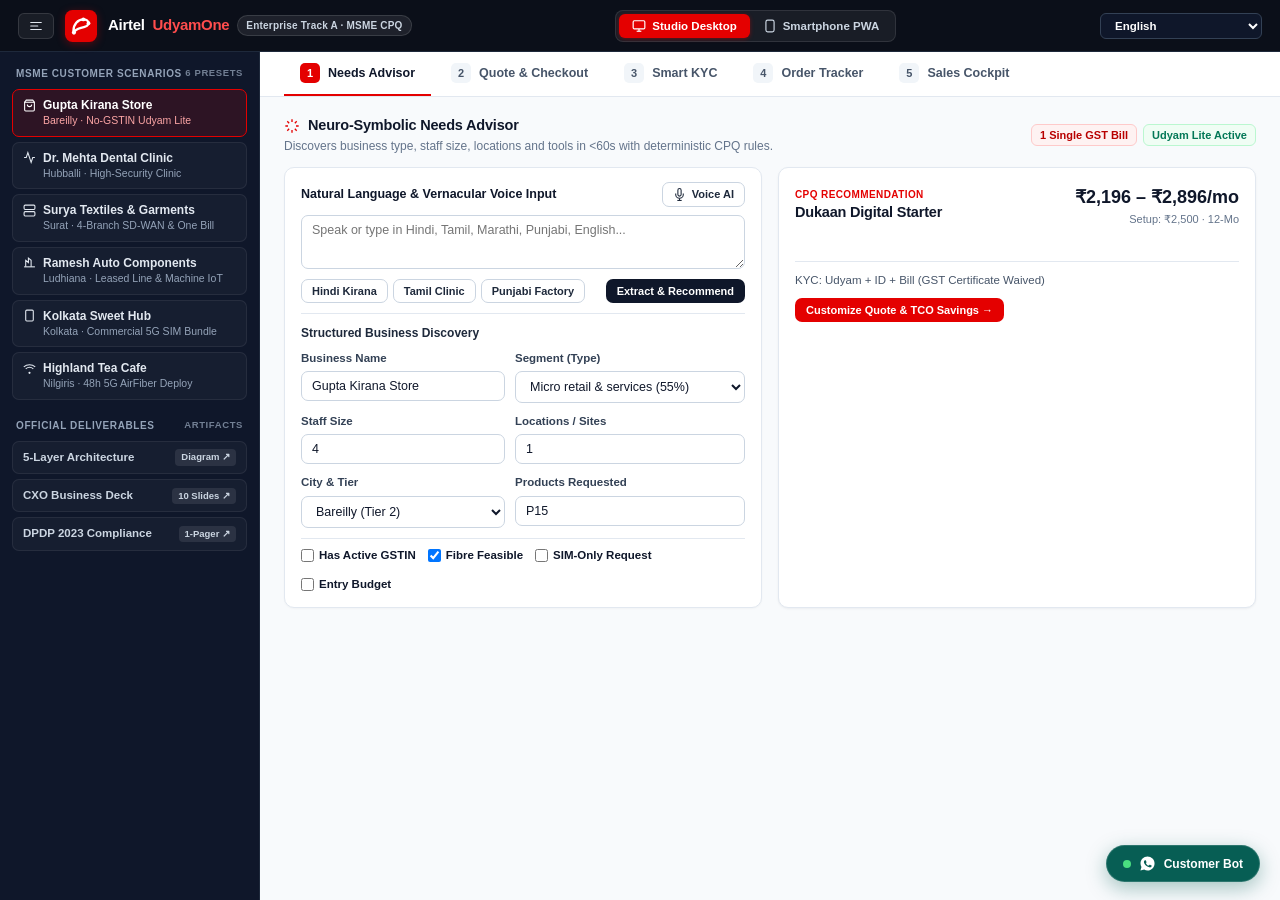
==== static/index.html @ 69f83a2d "feat: complete Airtel UdyamOne enterprise prototype & deliverables suite for Airtel SYNC 2026" ====
<!DOCTYPE html>
<html lang="en">
<head>
  <meta charset="UTF-8" />
  <meta name="viewport" content="width=device-width, initial-scale=1.0" />
  <title>Airtel UdyamOne — Project Udyam Digital</title>
  <link rel="icon" type="image/svg+xml" href="/static/favicon.svg" />
  <link rel="icon" type="image/png" sizes="32x32" href="/static/favicon-32x32.png" />
  <link rel="icon" type="image/png" sizes="16x16" href="/static/favicon-16x16.png" />
  <link rel="apple-touch-icon" sizes="180x180" href="/static/apple-touch-icon.png" />
  <link rel="shortcut icon" href="/static/favicon.ico" />
  <link rel="stylesheet" href="/static/styles.css" />
</head>
<body>
  <!-- Top Executive Bar (52px fixed, zero secondary scrollbars) -->
  <header class="top-header">
    <div class="brand-cluster">
      <!-- Toggle Button for Left Command Panel -->
      <button class="btn-icon-sidebar" id="btnToggleSidebar" onclick="toggleLeftPanel()" title="Toggle Scenarios &amp; Deliverables Drawer">
        <svg width="14" height="14" viewBox="0 0 24 24" fill="none" stroke="currentColor" stroke-width="2" stroke-linecap="round"><line x1="3" y1="6" x2="21" y2="6"/><line x1="3" y1="12" x2="15" y2="12"/><line x1="3" y1="18" x2="21" y2="18"/></svg>
      </button>

      <!-- Bespoke Airtel UdyamOne Telecom + Interconnect Node Logo -->
      <div class="brand-logo-svg">
        <svg width="32" height="32" viewBox="0 0 34 34" fill="none" xmlns="http://www.w3.org/2000/svg">
          <rect width="34" height="34" rx="8" fill="#E40000"/>
          <path d="M9 22C9 15.5 13.5 10 19.5 10C22.5 10 25 11.5 25 14C25 17 21.5 18 17 19C13 20 10.5 21 9.5 24" stroke="#FFFFFF" stroke-width="2.5" stroke-linecap="round"/>
          <circle cx="19.5" cy="10" r="2" fill="#FFFFFF"/>
          <circle cx="25" cy="14" r="2" fill="#FFFFFF"/>
          <circle cx="9.5" cy="24" r="2.2" fill="#FFFFFF"/>
        </svg>
      </div>

      <div>
        <div class="brand-title">
          Airtel <span class="brand-accent">UdyamOne</span>
          <span class="brand-badge">Enterprise Track A · MSME CPQ</span>
        </div>
      </div>
    </div>

    <div class="header-center">
      <!-- Dual-Mode View Switcher (Desktop Studio vs Smartphone PWA) -->
      <div class="view-mode-pill">
        <button class="view-btn active" id="btnViewStudio" onclick="setViewMode('studio')">
          <svg width="14" height="14" viewBox="0 0 24 24" fill="none" stroke="currentColor" stroke-width="2"><rect x="2" y="3" width="20" height="14" rx="2"/><line x1="8" y1="21" x2="16" y2="21"/><line x1="12" y1="17" x2="12" y2="21"/></svg>
          Studio Desktop
        </button>
        <button class="view-btn" id="btnViewPhone" onclick="setViewMode('phone')">
          <svg width="14" height="14" viewBox="0 0 24 24" fill="none" stroke="currentColor" stroke-width="2"><rect x="5" y="2" width="14" height="20" rx="3"/><line x1="12" y1="18" x2="12.01" y2="18"/></svg>
          Smartphone PWA
        </button>
      </div>
    </div>

    <div class="header-right">
      <!-- 10-Language Vernacular Selector -->
      <select id="globalLanguageSelect" class="lang-select" onchange="onLanguageChange(this.value)" title="Select Preferred Vernacular Language">
        <option value="English">English</option>
        <option value="Hindi">हिन्दी (Hindi)</option>
        <option value="Marathi">मराठी (Marathi)</option>
        <option value="Tamil">தமிழ் (Tamil)</option>
        <option value="Telugu">తెలుగు (Telugu)</option>
        <option value="Kannada">ಕನ್ನಡ (Kannada)</option>
        <option value="Gujarati">ગુજરાતી (Gujarati)</option>
        <option value="Bengali">বাংলা (Bengali)</option>
        <option value="Punjabi">ਪੰਜਾਬੀ (Punjabi)</option>
        <option value="Malayalam">മലയാളം (Malayalam)</option>
      </select>
    </div>
  </header>

  <!-- Master Application Layout -->
  <div class="app-layout">

    <!-- =================================================================== -->
    <!-- LEFT EXECUTIVE COMMAND PANEL (Authentic MSME Personas + Artifacts)  -->
    <!-- =================================================================== -->
    <aside class="left-command-panel" id="leftCommandPanel">
      <div class="left-panel-content">
        <!-- Section 1: Authentic Indian MSME Customer Personas -->
        <div>
          <div class="panel-section-title">
            <span>MSME Customer Scenarios</span>
            <span style="font-size:9.5px; opacity:0.75;">6 Presets</span>
          </div>
          <div class="scenario-list">
            <button class="scenario-item active" id="preset_micro_nogst" onclick="applyJudgeScenario('micro_nogst')">
              <div class="scenario-item-header">
                <svg width="13" height="13" viewBox="0 0 24 24" fill="none" stroke="currentColor" stroke-width="2"><path d="M6 2L3 6v14a2 2 0 002 2h14a2 2 0 002-2V6l-3-4z"/><line x1="3" y1="6" x2="21" y2="6"/><path d="M16 10a4 4 0 01-8 0"/></svg>
                Gupta Kirana Store
              </div>
              <div class="scenario-item-sub">Bareilly · No-GSTIN Udyam Lite</div>
            </button>

            <button class="scenario-item" id="preset_prof_tier2" onclick="applyJudgeScenario('prof_tier2')">
              <div class="scenario-item-header">
                <svg width="13" height="13" viewBox="0 0 24 24" fill="none" stroke="currentColor" stroke-width="2"><path d="M22 12h-4l-3 9L9 3l-3 9H2"/></svg>
                Dr. Mehta Dental Clinic
              </div>
              <div class="scenario-item-sub">Hubballi · High-Security Clinic</div>
            </button>

            <button class="scenario-item" id="preset_multisite" onclick="applyJudgeScenario('multisite')">
              <div class="scenario-item-header">
                <svg width="13" height="13" viewBox="0 0 24 24" fill="none" stroke="currentColor" stroke-width="2"><rect x="2" y="2" width="20" height="8" rx="2"/><rect x="2" y="14" width="20" height="8" rx="2"/><line x1="6" y1="6" x2="6.01" y2="6"/><line x1="6" y1="18" x2="6.01" y2="18"/></svg>
                Surya Textiles &amp; Garments
              </div>
              <div class="scenario-item-sub">Surat · 4-Branch SD-WAN &amp; One Bill</div>
            </button>

            <button class="scenario-item" id="preset_factory" onclick="applyJudgeScenario('factory')">
              <div class="scenario-item-header">
                <svg width="13" height="13" viewBox="0 0 24 24" fill="none" stroke="currentColor" stroke-width="2"><path d="M2 20h20"/><path d="M5 20V8l5 4V4l5 4v12"/></svg>
                Ramesh Auto Components
              </div>
              <div class="scenario-item-sub">Ludhiana · Leased Line &amp; Machine IoT</div>
            </button>

            <button class="scenario-item" id="preset_simonly" onclick="applyJudgeScenario('simonly')">
              <div class="scenario-item-header">
                <svg width="13" height="13" viewBox="0 0 24 24" fill="none" stroke="currentColor" stroke-width="2"><rect x="5" y="2" width="14" height="20" rx="2"/><line x1="12" y1="18" x2="12.01" y2="18"/></svg>
                Kolkata Sweet Hub
              </div>
              <div class="scenario-item-sub">Kolkata · Commercial 5G SIM Bundle</div>
            </button>

            <button class="scenario-item" id="preset_unfeasible" onclick="applyJudgeScenario('unfeasible')">
              <div class="scenario-item-header">
                <svg width="13" height="13" viewBox="0 0 24 24" fill="none" stroke="currentColor" stroke-width="2"><path d="M5 12.55a11 11 0 0114.08 0"/><path d="M1.42 9a16 16 0 0121.16 0"/><circle cx="12" cy="20" r="1"/></svg>
                Highland Tea Cafe
              </div>
              <div class="scenario-item-sub">Nilgiris · 48h 5G AirFiber Deploy</div>
            </button>
          </div>
        </div>

        <!-- Section 2: Submission Deliverables Dock -->
        <div>
          <div class="panel-section-title">
            <span>Official Deliverables</span>
            <span style="font-size:9.5px; opacity:0.75;">Artifacts</span>
          </div>
          <div class="deliverables-dock">
            <a href="/deliverables/Architecture_Diagram.html" target="_blank" class="deliv-btn">
              <span>5-Layer Architecture</span>
              <span class="deliv-tag">Diagram ↗</span>
            </a>
            <a href="/deliverables/Business_Case_Deck.html" target="_blank" class="deliv-btn">
              <span>CXO Business Deck</span>
              <span class="deliv-tag">10 Slides ↗</span>
            </a>
            <a href="/deliverables/Privacy_and_Security_Note.html" target="_blank" class="deliv-btn">
              <span>DPDP 2023 Compliance</span>
              <span class="deliv-tag">1-Pager ↗</span>
            </a>
          </div>
        </div>
      </div>
    </aside>

    <!-- =================================================================== -->
    <!-- MAIN WORKSPACE CANVAS                                              -->
    <!-- =================================================================== -->
    <main class="main-canvas" id="mainCanvas">

      <!-- Studio Mode Top Navigation Tabs -->
      <nav class="studio-nav-tabs" id="studioNavTabs">
        <button class="tab-btn active" id="tabBtn_advisor" onclick="switchTab('advisor')">
          <div class="tab-badge">1</div>
          <div class="tab-label-text">Needs Advisor</div>
        </button>
        <button class="tab-btn" id="tabBtn_quote" onclick="switchTab('quote')">
          <div class="tab-badge">2</div>
          <div class="tab-label-text">Quote &amp; Checkout</div>
        </button>
        <button class="tab-btn" id="tabBtn_kyc" onclick="switchTab('kyc')">
          <div class="tab-badge">3</div>
          <div class="tab-label-text">Smart KYC</div>
        </button>
        <button class="tab-btn" id="tabBtn_tracker" onclick="switchTab('tracker')">
          <div class="tab-badge">4</div>
          <div class="tab-label-text">Order Tracker</div>
        </button>
        <button class="tab-btn" id="tabBtn_cockpit" onclick="switchTab('cockpit')">
          <div class="tab-badge">5</div>
          <div class="tab-label-text">Sales Cockpit</div>
        </button>
      </nav>

      <!-- Desktop Studio Content Wrapper -->
      <div class="workspace-content-pad" id="desktopWorkspacePad">
        <div id="studioModulesContainer"></div>
      </div>

      <!-- Viewport-Constrained Smartphone Simulation Wrapper (Zero Outer Scroll) -->
      <div class="smartphone-container-wrapper" id="smartphoneWrapper">
        <div class="smartphone-device">
          <!-- Clean Native Status Bar (No Camera Island Overlap) -->
          <div class="smartphone-status-bar">
            <span>9:41</span>
            <span style="font-size:10px; color:var(--slate-400); font-weight:600;">Airtel UdyamOne</span>
            <div class="status-bar-right">
              <span>5G</span>
              <svg width="12" height="12" viewBox="0 0 24 24" fill="currentColor"><rect x="2" y="16" width="3" height="6" rx="1"/><rect x="7" y="12" width="3" height="10" rx="1"/><rect x="12" y="8" width="3" height="14" rx="1"/><rect x="17" y="4" width="3" height="18" rx="1"/></svg>
              <svg width="14" height="12" viewBox="0 0 24 24" fill="none" stroke="currentColor" stroke-width="2"><rect x="2" y="7" width="16" height="10" rx="2"/><line x1="22" y1="11" x2="22" y2="13"/><rect x="4" y="9" width="12" height="6" fill="currentColor"/></svg>
            </div>
          </div>

          <!-- Internal Touch Scroll Screen Body -->
          <div class="smartphone-screen-body" id="smartphoneScreenBody">
            <div id="mobileModulesContainer"></div>
          </div>

          <!-- Native Mobile Bottom Navigation Bar (5 States) -->
          <nav class="mobile-bottom-nav">
            <button class="mobile-bottom-tab active" id="mTabBtn_advisor" onclick="switchTab('advisor')">
              <svg viewBox="0 0 24 24"><circle cx="12" cy="12" r="9"/><path d="M12 16v-4"/><path d="M12 8h.01"/></svg>
              <span>Advisor</span>
            </button>
            <button class="mobile-bottom-tab" id="mTabBtn_quote" onclick="switchTab('quote')">
              <svg viewBox="0 0 24 24"><path d="M14 2H6a2 2 0 00-2 2v16a2 2 0 002 2h12a2 2 0 002-2V8z"/><polyline points="14 2 14 8 20 8"/><line x1="16" y1="13" x2="8" y2="13"/><line x1="16" y1="17" x2="8" y2="17"/></svg>
              <span>Quote</span>
            </button>
            <button class="mobile-bottom-tab" id="mTabBtn_kyc" onclick="switchTab('kyc')">
              <svg viewBox="0 0 24 24"><path d="M12 22s8-4 8-10V5l-8-3-8 3v7c0 6 8 10 8 10z"/></svg>
              <span>KYC</span>
            </button>
            <button class="mobile-bottom-tab" id="mTabBtn_tracker" onclick="switchTab('tracker')">
              <svg viewBox="0 0 24 24"><rect x="1" y="3" width="15" height="13" rx="1"/><polygon points="16 8 20 8 23 11 23 16 16 16 16 8"/><circle cx="5.5" cy="18.5" r="2.5"/><circle cx="18.5" cy="18.5" r="2.5"/></svg>
              <span>Tracker</span>
            </button>
            <button class="mobile-bottom-tab" id="mTabBtn_cockpit" onclick="switchTab('cockpit')">
              <svg viewBox="0 0 24 24"><line x1="18" y1="20" x2="18" y2="10"/><line x1="12" y1="20" x2="12" y2="4"/><line x1="6" y1="20" x2="6" y2="14"/></svg>
              <span>Partner</span>
            </button>
          </nav>
        </div>
      </div>

    </main>
  </div>

  <!-- Shared Modules Template (Rendered cleanly into either Studio or Phone container) -->
  <template id="templateAllModules">
    <!-- TAB 1: AI NEEDS ADVISOR -->
    <section id="tabPane_advisor">
      <div class="section-header">
        <div>
          <div class="section-title">
            <svg width="16" height="16" viewBox="0 0 24 24" fill="none" stroke="var(--airtel-red)" stroke-width="2"><path d="M12 2v4M12 18v4M4.93 4.93l2.83 2.83M16.24 16.24l2.83 2.83M2 12h4M18 12h4M4.93 19.07l2.83-2.83M16.24 7.76l2.83-2.83"/></svg>
            Neuro-Symbolic Needs Advisor
          </div>
          <div class="section-sub" id="advisorGreetingSub">
            Discovers business type, staff size, locations and tools in &lt;60s with deterministic CPQ rules.
          </div>
        </div>
        <div style="display:flex; gap:6px; flex-wrap:wrap;">
          <span class="badge badge-red" id="badgeSingleBill">1 Single GST Bill</span>
          <span class="badge badge-green" id="badgeKycTrack">Udyam Lite Active</span>
        </div>
      </div>

      <div class="grid-2">
        <!-- Left: Conversational / Voice Input + 4 Core Questions -->
        <div class="panel">
          <div class="section-header" style="margin-bottom:8px;">
            <div style="font-weight:700; font-size:12.5px;">Natural Language &amp; Vernacular Voice Input</div>
            <button class="btn btn-sm btn-outline" id="btnVoiceSim" onclick="simulateVoiceInput()">
              <svg width="13" height="13" viewBox="0 0 24 24" fill="none" stroke="currentColor" stroke-width="2"><path d="M12 1a3 3 0 00-3 3v8a3 3 0 006 0V4a3 3 0 00-3-3z"/><path d="M19 10v2a7 7 0 01-14 0v-2"/><line x1="12" y1="19" x2="12" y2="23"/><line x1="8" y1="23" x2="16" y2="23"/></svg>
              Voice AI
            </button>
          </div>

          <div class="form-group full" style="margin-bottom:10px;">
            <textarea id="advQueryText" class="form-textarea" placeholder="Speak or type in Hindi, Tamil, Marathi, Punjabi, English..."></textarea>
            <div style="display:flex; gap:5px; margin-top:6px; flex-wrap:wrap;">
              <button class="btn btn-sm btn-outline" onclick="fillVoiceSample('hindi_kirana')">Hindi Kirana</button>
              <button class="btn btn-sm btn-outline" onclick="fillVoiceSample('tamil_clinic')">Tamil Clinic</button>
              <button class="btn btn-sm btn-outline" onclick="fillVoiceSample('punjabi_factory')">Punjabi Factory</button>
              <button class="btn btn-sm btn-dark" style="margin-left:auto;" onclick="runAdvisorFromForm()">Extract &amp; Recommend</button>
            </div>
          </div>

          <hr style="border:none; border-top:1px solid var(--slate-200); margin:10px 0;" />
          <div style="font-weight:700; font-size:12px; margin-bottom:8px; color:var(--slate-800);">Structured Business Discovery</div>

          <div class="form-grid">
            <div class="form-group">
              <label class="form-label">Business Name</label>
              <input type="text" id="advBizName" class="form-input" value="Gupta Kirana Store" onchange="runAdvisorFromForm()" />
            </div>
            <div class="form-group">
              <label class="form-label">Segment (Type)</label>
              <select id="advSegment" class="form-select" onchange="runAdvisorFromForm()">
                <option value="Micro retail & services">Micro retail &amp; services (55%)</option>
                <option value="Professional offices">Professional offices (25%)</option>
                <option value="Small multi-site businesses">Small multi-site businesses (15%)</option>
                <option value="Small manufacturers">Small manufacturers (5%)</option>
              </select>
            </div>
            <div class="form-group">
              <label class="form-label">Staff Size</label>
              <input type="number" id="advEmployees" class="form-input" value="4" min="1" max="500" onchange="runAdvisorFromForm()" />
            </div>
            <div class="form-group">
              <label class="form-label">Locations / Sites</label>
              <input type="number" id="advSites" class="form-input" value="1" min="1" max="50" onchange="runAdvisorFromForm()" />
            </div>
            <div class="form-group">
              <label class="form-label">City &amp; Tier</label>
              <select id="advCity" class="form-select" onchange="onCitySelectChange()">
                <option value="Bareilly|2">Bareilly (Tier 2)</option>
                <option value="Hubballi|2">Hubballi (Tier 2)</option>
                <option value="Surat|2">Surat (Tier 2)</option>
                <option value="Ludhiana|2">Ludhiana (Tier 2)</option>
                <option value="Nilgiris|2">Nilgiris (Tier 2)</option>
                <option value="Visakhapatnam|2">Visakhapatnam (Tier 2)</option>
                <option value="Jaipur|2">Jaipur (Tier 2)</option>
                <option value="Kochi|2">Kochi (Tier 2)</option>
                <option value="Nagpur|2">Nagpur (Tier 2)</option>
                <option value="Kolkata|1">Kolkata (Tier 1)</option>
                <option value="Mumbai|1">Mumbai (Tier 1)</option>
                <option value="Delhi|1">Delhi (Tier 1)</option>
                <option value="Bengaluru|1">Bengaluru (Tier 1)</option>
                <option value="Pune|1">Pune (Tier 1)</option>
                <option value="Chennai|1">Chennai (Tier 1)</option>
              </select>
            </div>
            <div class="form-group">
              <label class="form-label">Products Requested</label>
              <input type="text" id="advRequestedPids" class="form-input" value="P15" placeholder="e.g. P15, P03, P10" onchange="runAdvisorFromForm()" />
            </div>
          </div>

          <div style="display:flex; gap:12px; flex-wrap:wrap; margin-top:10px; padding-top:8px; border-top:1px solid var(--slate-200);">
            <label style="display:flex; align-items:center; gap:5px; font-size:11.5px; font-weight:600; cursor:pointer;">
              <input type="checkbox" id="advHasGstin" onchange="runAdvisorFromForm()" /> Has Active GSTIN
            </label>
            <label style="display:flex; align-items:center; gap:5px; font-size:11.5px; font-weight:600; cursor:pointer;">
              <input type="checkbox" id="advFibreFeasible" checked onchange="runAdvisorFromForm()" /> Fibre Feasible
            </label>
            <label style="display:flex; align-items:center; gap:5px; font-size:11.5px; font-weight:600; cursor:pointer;">
              <input type="checkbox" id="advSimOnly" onchange="runAdvisorFromForm()" /> SIM-Only Request
            </label>
            <label style="display:flex; align-items:center; gap:5px; font-size:11.5px; font-weight:600; cursor:pointer;">
              <input type="checkbox" id="advBudgetMode" onchange="runAdvisorFromForm()" /> Entry Budget
            </label>
          </div>
        </div>

        <!-- Right: CPQ Recommended Bundle & Guardrail Explanations -->
        <div class="panel-white">
          <div class="section-header" style="margin-bottom:6px;">
            <div>
              <div style="font-size:10px; font-weight:700; color:var(--airtel-red); text-transform:uppercase; letter-spacing:0.4px;">CPQ Recommendation</div>
              <div class="section-title" id="recBundleTitle">Dukaan Digital Starter</div>
            </div>
            <div style="text-align:right;">
              <div style="font-size:18px; font-weight:800;" id="recPriceRange">₹2,196 – ₹2,896/mo</div>
              <div style="font-size:11px; color:var(--slate-500);" id="recSetupAndContract">Setup: ₹2,500 · 12-Mo</div>
            </div>
          </div>

          <div id="advisorGuardrailContainer" class="guardrail-list"></div>
          <div id="advisorLineItemsContainer" class="sku-list" style="margin-top:8px;"></div>

          <div style="margin-top:14px; padding-top:10px; border-top:1px solid var(--slate-200); display:flex; justify-content:space-between; align-items:center; gap:8px; flex-wrap:wrap;">
            <div style="font-size:11.5px; color:var(--slate-600);" id="recKycDocSummary">
              KYC: Udyam + ID + Bill (GST Certificate Waived)
            </div>
            <button class="btn btn-primary btn-sm" onclick="switchTab('quote')">
              Customize Quote &amp; TCO Savings &rarr;
            </button>
          </div>
        </div>
      </div>
    </section>

    <!-- TAB 2: QUOTE & CHECKOUT -->
    <section id="tabPane_quote" class="hidden">
      <div class="price-hero">
        <div>
          <div style="font-size:10.5px; text-transform:uppercase; color:#fca5a5; font-weight:700; letter-spacing:0.4px;">Single-Bill Transparent Quote</div>
          <div style="font-size:17px; font-weight:800; margin-top:2px;" id="quoteHeroTitle">Dukaan Digital Starter Bundle</div>
          <div style="font-size:11.5px; color:var(--slate-400);" id="quoteHeroMeta">1 Consolidated GST Invoice · 1 Dedicated Support Desk (1800-103-UDYAM)</div>
        </div>
        <div style="display:flex; align-items:center; gap:18px; flex-wrap:wrap;">
          <div>
            <div style="font-size:10.5px; color:var(--slate-400);">Recommended Monthly</div>
            <div class="price-big" id="quoteHeroMonthly">₹2,546 <span>/mo + GST</span></div>
            <div style="font-size:11px; color:#86efac;" id="quoteHeroRange">Range: ₹2,196 – ₹2,896/mo</div>
          </div>
          <button class="btn btn-primary" onclick="switchTab('kyc')">
            Accept Quote &amp; Start Smart KYC &rarr;
          </button>
        </div>
      </div>

      <div class="grid-2">
        <div style="display:flex; flex-direction:column; gap:14px;">
          <!-- Multi-Vendor TCO Savings -->
          <div class="panel-white">
            <div class="section-header" style="margin-bottom:6px;">
              <div>
                <div class="section-title">Multi-Vendor TCO &amp; Downtime Savings Model</div>
                <div class="section-sub">Consolidating separate ISP + POS + CCTV + Email into 1 Airtel Bill saves 24–28%</div>
              </div>
              <span class="badge badge-green" id="tcoSavingsBadge">Save 26%</span>
            </div>
            <div class="grid-3" style="margin-top:8px;">
              <div class="panel" style="text-align:center;">
                <div style="font-size:10.5px; color:var(--slate-600); font-weight:600;">Multi-Vendor Total</div>
                <div style="font-size:16px; font-weight:800; color:var(--slate-700); text-decoration:line-through;" id="tcoFragmentedVal">₹3,950/mo</div>
              </div>
              <div class="panel" style="text-align:center; background:var(--airtel-red-soft); border-color:var(--airtel-red-border);">
                <div style="font-size:10.5px; color:var(--airtel-red-dark); font-weight:600;">UdyamOne Bundle</div>
                <div style="font-size:16px; font-weight:800; color:var(--airtel-red-dark);" id="tcoAccelVal">₹2,495/mo</div>
              </div>
              <div class="panel" style="text-align:center; background:var(--emerald-50); border-color:var(--emerald-border);">
                <div style="font-size:10.5px; color:var(--emerald-700); font-weight:600;">Annual Savings</div>
                <div style="font-size:16px; font-weight:800; color:var(--emerald-700);" id="tcoAnnualSavedVal">₹17,460/yr</div>
              </div>
            </div>
          </div>

          <!-- Checkout Safeguards -->
          <div class="panel">
            <div style="font-weight:700; font-size:13px; margin-bottom:8px;">Checkout Risk Eliminators</div>
            <div style="display:flex; flex-direction:column; gap:8px;">
              <div class="panel-white" style="display:flex; justify-content:space-between; align-items:center;">
                <div>
                  <div style="font-weight:700; font-size:12px;">GIS Fibre Feasibility Check</div>
                  <div style="font-size:11px; color:var(--slate-500);">If fibre ports are full, auto-switches to <strong>P04 5G AirFiber</strong> (48h install).</div>
                </div>
                <button class="btn btn-sm btn-outline" onclick="toggleFibreFeasibilityFromQuote()" id="btnQuoteFeasibilityToggle">
                  Simulate Fibre Full
                </button>
              </div>

              <div class="panel-white" style="display:flex; justify-content:space-between; align-items:center;">
                <div>
                  <div style="font-weight:700; font-size:12px;">Contract Lock-In Switcher (Book Now, Bill Later)</div>
                  <div style="font-size:11px; color:var(--slate-500);">Activate SIMs today and defer broadband billing up to 60 days.</div>
                </div>
                <select id="quoteLockInSelect" class="form-select" style="width:140px;" onchange="onLockInChange(this.value)">
                  <option value="0">Bill Now</option>
                  <option value="30">Defer 30d</option>
                  <option value="60">Defer 60d</option>
                </select>
              </div>
            </div>
          </div>

          <!-- Selected SKUs Table -->
          <div class="panel-white">
            <div style="font-weight:700; font-size:13px; margin-bottom:6px;">Selected Bundle Breakdown</div>
            <div class="data-table-wrap">
              <table class="data-table">
                <thead>
                  <tr><th>Service</th><th>Qty</th><th>Monthly (₹)</th><th>Install</th></tr>
                </thead>
                <tbody id="quoteSelectedTableBody"></tbody>
              </table>
            </div>
          </div>
        </div>

        <!-- Right: 25 Add-On Catalogue Grid -->
        <div class="panel-white">
          <div class="section-header" style="margin-bottom:8px;">
            <div>
              <div class="section-title">Catalogue Add-Ons (25 Products)</div>
              <div class="section-sub">Live CPQ dependency checks and eligibility guardrails</div>
            </div>
            <input type="text" id="addonSearchInput" class="form-input" style="width:150px;" placeholder="Filter SKUs..." oninput="renderAddonGrid()" />
          </div>
          <div id="quoteAddonGrid" class="addon-grid"></div>
        </div>
      </div>
    </section>

    <!-- TAB 3: SMART KYC -->
    <section id="tabPane_kyc" class="hidden">
      <!-- Consent Banner -->
      <div class="panel" style="background:var(--emerald-50); border-color:var(--emerald-border); margin-bottom:12px;">
        <div style="display:flex; justify-content:space-between; align-items:flex-start; gap:10px; flex-wrap:wrap;">
          <div>
            <div style="display:flex; align-items:center; gap:6px;">
              <span class="badge badge-green">DPDP Act, 2023 Compliant</span>
              <span class="badge badge-blue" id="kycMinimisationBadge">Data Minimisation</span>
              <span class="badge badge-amber">72-Hr Raw Image Purge</span>
            </div>
            <div style="font-weight:700; font-size:13px; margin-top:4px;" id="dpdpConsentTitle">Granular Data Privacy Consent</div>
            <div style="font-size:11.5px; color:var(--slate-700);" id="dpdpConsentBody">
              I consent to Airtel Business processing business registrations solely for service verification.
            </div>
          </div>
          <div style="display:flex; flex-direction:column; align-items:flex-end; gap:4px;">
            <label style="display:flex; align-items:center; gap:5px; font-weight:600; font-size:11.5px; cursor:pointer;">
              <input type="checkbox" id="dpdpConsentCheck" checked /> Consent Granted
            </label>
            <label style="display:flex; align-items:center; gap:5px; font-size:11px; color:var(--slate-600); cursor:pointer;">
              <input type="checkbox" id="piiMaskToggle" checked onchange="renderCurrentKycApplicant()" /> Mask PII (27XUI******D1ZP)
            </label>
          </div>
        </div>
      </div>

      <!-- K01-K12 Applicant Selector Pills -->
      <div style="font-weight:700; font-size:12px; margin-bottom:6px;">Inspect Case KYC Applicants (K01–K12):</div>
      <div id="kycPillBar" class="k-pill-bar"></div>

      <div class="grid-2">
        <div style="display:flex; flex-direction:column; gap:12px;">
          <div class="panel-white">
            <div class="section-title" id="kycDocPanelTitle" style="margin-bottom:8px;">Uploaded Documents (K03 — Ganesh Woodcraft)</div>
            <div id="kycDocImagesGrid" class="doc-grid"></div>
          </div>

          <!-- Live Registry Tester -->
          <div class="panel">
            <div style="font-weight:700; font-size:12px; margin-bottom:6px;">Live Registry Lookup (3,534 GSTINs · 2,723 Udyams)</div>
            <div style="display:flex; gap:6px;">
              <input type="text" id="customGstinInput" class="form-input" style="flex:1;" placeholder="Enter GSTIN..." />
              <input type="text" id="customUdyamInput" class="form-input" style="flex:1;" placeholder="Enter Udyam..." />
              <button class="btn btn-dark btn-sm" onclick="runCustomRegistryLookup()">Verify</button>
            </div>
            <div id="customLookupResultBox"></div>
          </div>
        </div>

        <div class="panel-white">
          <div class="section-header" style="margin-bottom:8px;">
            <div>
              <div style="font-size:10px; font-weight:700; color:var(--slate-500); text-transform:uppercase;" id="kycLeadMeta">Lead L03571 · Nagpur</div>
              <div class="section-title" id="kycBizHeading">Ganesh Woodcraft</div>
            </div>
            <span class="badge badge-green" id="kycVerdictBadge">Approved</span>
          </div>

          <div id="kycRemediationBox"></div>
          <div style="font-weight:700; font-size:12px; margin:8px 0 4px;">6-Stage Validation Pipeline</div>
          <div id="kycChecksContainer" style="border:1px solid var(--slate-200); border-radius:8px; overflow:hidden; margin-bottom:12px;"></div>

          <div style="font-weight:700; font-size:12px; margin-bottom:4px;">OCR vs Registry Cross-Check</div>
          <div class="data-table-wrap">
            <table class="data-table" id="kycCrossCheckTable"></table>
          </div>

          <div style="margin-top:12px; text-align:right;">
            <button class="btn btn-primary btn-sm" onclick="switchTab('tracker')">
              Proceed to Order Tracker &rarr;
            </button>
          </div>
        </div>
      </div>
    </section>

    <!-- TAB 4: ORDER TRACKER -->
    <section id="tabPane_tracker" class="hidden">
      <div class="section-header">
        <div>
          <div class="section-title">Zero-Call Split-Order Tracker &amp; One-Bill Hub</div>
          <div class="section-sub">Track A (Day-1 Digital &lt;2h) vs Track B (Physical GPS) eliminates the 3.0× status chase calls</div>
        </div>
        <div style="display:flex; gap:6px;">
          <button class="btn btn-sm btn-outline" id="btnTrackerAirfiberBridge" onclick="toggleTrackerAirfiberBridge()">
            48h 5G AirFiber Bridge
          </button>
          <button class="btn btn-sm btn-dark" onclick="openSingleInvoiceModal()">
            View Single GST Invoice
          </button>
        </div>
      </div>

      <!-- Fluent KPI Metric Cards (Zero Left Border Stripes) -->
      <div class="grid-4" style="margin-bottom:14px;">
        <div class="fluent-kpi-card">
          <div class="fluent-kpi-top">
            <span class="fluent-kpi-label">Track A: Digital &amp; SIM</span>
            <span class="badge badge-green">Instant</span>
          </div>
          <div class="fluent-kpi-val" style="color:var(--emerald-700);">&lt; 2 Hours</div>
          <div class="fluent-kpi-sub">vs 17.6d Legacy Serial</div>
        </div>

        <div class="fluent-kpi-card">
          <div class="fluent-kpi-top">
            <span class="fluent-kpi-label">Track B: Physical Install</span>
            <span class="badge badge-blue">GPS Live</span>
          </div>
          <div class="fluent-kpi-val" id="trackerPhysicalEtaDays">5 Days</div>
          <div class="fluent-kpi-sub" id="trackerBillingStartNote">Billing: 2026-07-15</div>
        </div>

        <div class="fluent-kpi-card">
          <div class="fluent-kpi-top">
            <span class="fluent-kpi-label">Status Chase Calls</span>
            <span class="badge badge-red">Self-Serve</span>
          </div>
          <div class="fluent-kpi-val">0 Calls</div>
          <div class="fluent-kpi-sub">vs 3.01× Baseline</div>
        </div>

        <div class="fluent-kpi-card">
          <div class="fluent-kpi-top">
            <span class="fluent-kpi-label">Single Desk Support</span>
            <span class="badge badge-blue">Unified</span>
          </div>
          <div class="fluent-kpi-val" style="font-size:15px;">1800-103-UDYAM</div>
          <div class="fluent-kpi-sub">1 Single Monthly Bill</div>
        </div>
      </div>

      <div class="grid-2">
        <div style="display:flex; flex-direction:column; gap:12px;">
          <div class="panel-white">
            <div style="display:flex; justify-content:space-between; align-items:center; margin-bottom:8px;">
              <div style="font-weight:700; font-size:13px; color:var(--slate-900);">Track A: Instant Digital Provisioning</div>
              <span class="badge badge-green">Day-1 Live</span>
            </div>
            <div id="trackerTrackAContainer" class="sku-list"></div>
          </div>
          <div class="panel-white">
            <div style="display:flex; justify-content:space-between; align-items:center; margin-bottom:8px;">
              <div style="font-weight:700; font-size:13px; color:var(--slate-900);">Track B: Physical Installation</div>
              <span class="badge badge-blue">GPS Tracked</span>
            </div>
            <div id="trackerTrackBContainer" class="sku-list"></div>
          </div>
        </div>

        <div style="display:flex; flex-direction:column; gap:12px;">
          <div class="panel-white">
            <div class="section-title" style="margin-bottom:6px;">Assigned Field Engineer</div>
            <div id="trackerEngineerCard"></div>
          </div>
          <div class="panel-white">
            <div class="section-title" style="margin-bottom:6px;">Proactive WhatsApp Milestone Feed</div>
            <div id="trackerWhatsappFeed" class="sku-list"></div>
          </div>
        </div>
      </div>
    </section>

    <!-- TAB 5: SALES COCKPIT -->
    <section id="tabPane_cockpit" class="hidden">
      <div class="section-header">
        <div>
          <div class="section-title">Sales &amp; Partner Cockpit — 5,000 Leads Telemetry &amp; LTV Propensity</div>
          <div class="section-sub">Ranks 4,632 unclosed leads by EV = P(Convert) × Est. MRR × 12 × (1 − P(Churn))</div>
        </div>
        <button class="btn btn-sm btn-primary" onclick="openPartnerQrModal()">
          Partner Phygital QR Link
        </button>
      </div>

      <div class="grid-4" style="margin-bottom:14px;" id="cockpitHeadlineStrip"></div>

      <!-- Priority Queue -->
      <div class="panel-white" style="margin-bottom:14px;">
        <div class="section-header">
          <div>
            <div class="section-title">LTV Propensity Call Queue (4,632 Leads)</div>
            <div class="section-sub" id="cockpitQueueSub">Top high-LTV accounts with 1-click rescue playbooks</div>
          </div>
          <div style="display:flex; gap:6px; flex-wrap:wrap;">
            <select id="cockpitFilterSegment" class="form-select" onchange="fetchCockpitLeads()">
              <option value="ALL">All Segments</option>
              <option value="Small multi-site businesses">Multi-Site (57% MRR)</option>
              <option value="Professional offices">Prof. Offices (21% MRR)</option>
              <option value="Small manufacturers">Manufacturers</option>
              <option value="Micro retail & services">Micro Retail</option>
            </select>
            <select id="cockpitFilterStage" class="form-select" onchange="fetchCockpitLeads()">
              <option value="ALL">All Drop Stages</option>
              <option value="KYC complete">Post-KYC (220)</option>
              <option value="Quote accepted">At KYC (273)</option>
              <option value="Needs assessed">At Quote (1,113)</option>
              <option value="Contacted">At Contact (1,432)</option>
            </select>
            <input type="text" id="cockpitSearchInput" class="form-input" style="width:160px;" placeholder="Search leads..." oninput="fetchCockpitLeads()" />
          </div>
        </div>

        <div class="data-table-wrap">
          <table class="data-table">
            <thead>
              <tr>
                <th>Lead &amp; Business</th>
                <th>Segment</th>
                <th>Drop Reason</th>
                <th>P(Conv)</th>
                <th>Est. MRR</th>
                <th>12M Exp. LTV</th>
                <th>Action</th>
              </tr>
            </thead>
            <tbody id="cockpitLeadsTableBody"></tbody>
          </table>
        </div>
      </div>

      <div class="grid-2">
        <div class="panel-white">
          <div style="font-weight:700; font-size:13px; margin-bottom:6px;">Segment Economics Telemetry</div>
          <div class="data-table-wrap">
            <table class="data-table" id="cockpitSegmentTable"></table>
          </div>
        </div>
        <div class="panel-white">
          <div style="font-weight:700; font-size:13px; margin-bottom:6px;">6 Planted Signals Uncovered</div>
          <div id="cockpitSignalsContainer" class="sku-list"></div>
        </div>
      </div>
    </section>
  </template>

  <!-- Floating Discreet WhatsApp Action Button (FAB) -->
  <button class="wa-fab" id="waFabBtn" onclick="toggleWhatsAppDrawer()" title="Open Customer WhatsApp Bot">
    <div class="wa-fab-pulse"></div>
    <svg width="17" height="17" viewBox="0 0 24 24" fill="currentColor"><path d="M12.04 2c-5.46 0-9.91 4.45-9.91 9.91 0 1.75.46 3.45 1.32 4.95L2.05 22l5.25-1.38c1.45.79 3.08 1.21 4.74 1.21 5.46 0 9.91-4.45 9.91-9.91 0-2.65-1.03-5.14-2.9-7.01A9.82 9.82 0 0012.04 2zm5.78 14.12c-.24.67-1.39 1.28-1.92 1.36-.51.08-1.18.11-3.39-.8-2.65-1.09-4.35-3.8-4.48-3.98-.13-.18-1.08-1.44-1.08-2.75s.68-1.95.92-2.22c.24-.27.53-.34.7-.34.18 0 .36 0 .52.01.17.01.4.06.6.53.22.51.75 1.83.82 1.96.07.13.11.29.02.47-.09.18-.14.29-.27.45-.13.16-.28.36-.4.48-.13.13-.27.27-.12.53.15.27.68 1.12 1.46 1.81 1 .89 1.85 1.17 2.11 1.3.27.13.42.11.58-.07.16-.18.68-.79.86-1.06.18-.27.36-.22.6-.13.24.09 1.55.73 1.82.86.27.13.44.2.51.31.06.11.06.65-.18 1.32z"/></svg>
    <span>Customer Bot</span>
  </button>

  <!-- WhatsApp Floating Conversation Drawer with Interactive Voice Story Mode -->
  <aside class="wa-drawer" id="waDrawer">
    <div class="wa-header">
      <div style="display:flex; align-items:center; gap:8px;">
        <div style="width:28px; height:28px; border-radius:50%; background:var(--airtel-red); color:#fff; display:flex; align-items:center; justify-content:center; font-weight:800; font-size:12px;">A</div>
        <div>
          <div style="font-size:12.5px; font-weight:700;">Airtel UdyamOne Official</div>
          <div style="font-size:10px; opacity:0.9;">Verified Business · 1800-103-UDYAM</div>
        </div>
      </div>
      <button class="btn btn-sm" style="background:rgba(0,0,0,0.2); color:#fff; border:none;" onclick="toggleWhatsAppDrawer()">✕</button>
    </div>

    <!-- Interactive Voice Note Story Mode Bar -->
    <div class="wa-voice-bar">
      <span style="font-size:10px; font-weight:700; color:var(--slate-500);">Voice Note Demo:</span>
      <button class="wa-voice-pill" onclick="simulateWhatsAppVoiceStory('hindi_kirana')">▶ Hindi Kirana</button>
      <button class="wa-voice-pill" onclick="simulateWhatsAppVoiceStory('tamil_clinic')">▶ Tamil Clinic</button>
      <button class="wa-voice-pill" onclick="simulateWhatsAppVoiceStory('punjabi_factory')">▶ Punjabi Factory</button>
    </div>

    <div class="wa-messages" id="waMessagesList"></div>

    <div style="padding:8px; background:#f0f0f0; display:flex; gap:6px; border-top:1px solid var(--slate-200);">
      <input type="text" id="waInputBox" class="form-input" style="flex:1;" placeholder="Type message in any language..." onkeydown="if(event.key==='Enter') sendWhatsAppMessage()" />
      <button class="btn btn-sm btn-primary" onclick="sendWhatsAppMessage()">Send</button>
    </div>
  </aside>

  <!-- Universal Modal / Lightbox -->
  <div class="modal-backdrop" id="appModal" onclick="if(event.target===this) closeModal()">
    <div class="modal-card">
      <div style="display:flex; justify-content:space-between; align-items:center; margin-bottom:10px;">
        <div style="font-weight:800; font-size:15px;" id="modalTitle">Modal Title</div>
        <button class="btn btn-sm btn-outline" onclick="closeModal()">✕</button>
      </div>
      <div id="modalBodyContent"></div>
    </div>
  </div>

  <script src="/static/app.js"></script>
</body>
</html>
---- static/styles.css ----
/* ==========================================================================
   Airtel UdyamOne — Enterprise Fluent UI & Telecommunications Design System
   Brand: Airtel Cardinal Red (#E40000), Slate Obsidian (#0B0F19), Soft Canvas (#F8FAFC)
   Strict Rule: Zero colored left-border stripes; 1px neutral borders + soft elevation
   ========================================================================== */

:root {
  --airtel-red: #e40000;
  --airtel-red-dark: #b80000;
  --airtel-red-soft: #fef2f2;
  --airtel-red-border: #fecaca;

  --slate-950: #0b0f19;
  --slate-900: #0f172a;
  --slate-800: #1e293b;
  --slate-700: #334155;
  --slate-600: #475569;
  --slate-500: #64748b;
  --slate-400: #94a3b8;
  --slate-300: #cbd5e1;
  --slate-200: #e2e8f0;
  --slate-100: #f1f5f9;
  --slate-50: #f8fafc;
  --white: #ffffff;

  --emerald-600: #059669;
  --emerald-700: #047857;
  --emerald-50: #f0fdf4;
  --emerald-border: #bbf7d0;

  --amber-600: #d97706;
  --amber-700: #b45309;
  --amber-50: #fffbeb;
  --amber-border: #fde68a;

  --blue-600: #2563eb;
  --blue-700: #1d4ed8;
  --blue-50: #eff6ff;
  --blue-border: #bfdbfe;

  --whatsapp-green: #075e54;
  --whatsapp-teal: #128c7e;
  --whatsapp-bright: #25d366;
  --whatsapp-light: #dcf8c6;

  --radius-lg: 12px;
  --radius-md: 10px;
  --radius-sm: 7px;

  --shadow-xs: 0 1px 2px rgba(15, 23, 42, 0.03);
  --shadow-sm: 0 1px 3px rgba(15, 23, 42, 0.04), 0 1px 2px rgba(15, 23, 42, 0.02);
  --shadow-md: 0 4px 12px rgba(15, 23, 42, 0.06);
  --shadow-lg: 0 12px 32px rgba(15, 23, 42, 0.14);
}

* {
  box-sizing: border-box;
  margin: 0;
  padding: 0;
}

body {
  font-family: "Plus Jakarta Sans", -apple-system, BlinkMacSystemFont, "Segoe UI", Roboto, Inter, Helvetica, Arial, sans-serif;
  background-color: var(--slate-50);
  color: var(--slate-900);
  line-height: 1.5;
  font-size: 13px;
  height: 100vh;
  overflow: hidden;
  -webkit-font-smoothing: antialiased;
}

/* --------------------------------------------------------------------------
   Top Executive Navigation Bar (52px fixed, zero secondary scrollbars)
   -------------------------------------------------------------------------- */
.top-header {
  height: 52px;
  background: var(--slate-950);
  color: var(--white);
  padding: 0 18px;
  display: flex;
  align-items: center;
  justify-content: space-between;
  border-bottom: 1px solid var(--slate-800);
  position: relative;
  z-index: 100;
}

.brand-cluster {
  display: flex;
  align-items: center;
  gap: 11px;
}

.brand-logo-svg {
  display: flex;
  align-items: center;
  justify-content: center;
  width: 32px;
  height: 32px;
  border-radius: 8px;
  flex-shrink: 0;
  box-shadow: 0 2px 8px rgba(228, 0, 0, 0.35);
}

.brand-title {
  font-size: 15px;
  font-weight: 800;
  letter-spacing: -0.3px;
  display: flex;
  align-items: center;
  gap: 8px;
  color: var(--white);
}

.brand-title span.brand-accent {
  color: #ff4d4d;
}

.brand-badge {
  font-size: 10px;
  font-weight: 600;
  background: rgba(255, 255, 255, 0.08);
  border: 1px solid rgba(255, 255, 255, 0.12);
  color: var(--slate-300);
  padding: 2px 8px;
  border-radius: 999px;
  letter-spacing: 0.2px;
}

.header-center {
  display: flex;
  align-items: center;
  gap: 6px;
}

.view-mode-pill {
  display: inline-flex;
  background: rgba(255, 255, 255, 0.06);
  padding: 3px;
  border-radius: 8px;
  border: 1px solid rgba(255, 255, 255, 0.1);
}

.view-btn {
  background: transparent;
  color: var(--slate-300);
  border: none;
  padding: 5px 13px;
  border-radius: 6px;
  font-size: 11.5px;
  font-weight: 700;
  cursor: pointer;
  display: inline-flex;
  align-items: center;
  gap: 6px;
  transition: all 0.15s ease;
}

.view-btn:hover {
  color: var(--white);
}

.view-btn.active {
  background: var(--airtel-red);
  color: var(--white);
  box-shadow: 0 1px 4px rgba(228, 0, 0, 0.4);
}

.header-right {
  display: flex;
  align-items: center;
  gap: 8px;
}

.lang-select {
  background: var(--slate-900);
  color: var(--white);
  border: 1px solid var(--slate-700);
  padding: 5px 10px;
  border-radius: 6px;
  font-size: 11.5px;
  font-weight: 600;
  cursor: pointer;
  outline: none;
  transition: border-color 0.15s;
}

.lang-select:focus,
.lang-select:hover {
  border-color: var(--slate-500);
}

.btn-icon-sidebar {
  background: rgba(255, 255, 255, 0.06);
  border: 1px solid rgba(255, 255, 255, 0.12);
  color: var(--slate-200);
  padding: 5px 10px;
  border-radius: 6px;
  font-size: 11.5px;
  font-weight: 600;
  cursor: pointer;
  display: inline-flex;
  align-items: center;
  gap: 6px;
  transition: all 0.15s;
}

.btn-icon-sidebar:hover {
  background: rgba(255, 255, 255, 0.12);
  color: var(--white);
}

/* --------------------------------------------------------------------------
   App Master Layout (Left Command Drawer + Primary Workspace Canvas)
   -------------------------------------------------------------------------- */
.app-layout {
  display: flex;
  height: calc(100vh - 52px);
  overflow: hidden;
  position: relative;
}

/* Left Executive Command Drawer (Collapsible 260px) */
.left-command-panel {
  width: 260px;
  min-width: 260px;
  background: var(--slate-900);
  color: var(--white);
  border-right: 1px solid var(--slate-800);
  display: flex;
  flex-direction: column;
  justify-content: space-between;
  overflow-y: auto;
  transition: width 0.22s cubic-bezier(0.4, 0, 0.2, 1), min-width 0.22s cubic-bezier(0.4, 0, 0.2, 1);
  z-index: 50;
}

.left-command-panel.collapsed {
  width: 0;
  min-width: 0;
  overflow: hidden;
  border-right: none;
}

.left-panel-content {
  padding: 14px 12px;
  display: flex;
  flex-direction: column;
  gap: 18px;
}

.panel-section-title {
  font-size: 10px;
  font-weight: 700;
  text-transform: uppercase;
  letter-spacing: 0.6px;
  color: var(--slate-400);
  margin-bottom: 8px;
  padding: 0 4px;
  display: flex;
  align-items: center;
  justify-content: space-between;
}

.scenario-list {
  display: flex;
  flex-direction: column;
  gap: 5px;
}

.scenario-item {
  background: rgba(255, 255, 255, 0.03);
  border: 1px solid rgba(255, 255, 255, 0.07);
  color: var(--slate-200);
  padding: 8px 10px;
  border-radius: var(--radius-sm);
  cursor: pointer;
  text-align: left;
  transition: all 0.15s ease;
  display: flex;
  flex-direction: column;
  gap: 2px;
}

.scenario-item:hover {
  background: rgba(255, 255, 255, 0.07);
  border-color: rgba(255, 255, 255, 0.16);
}

.scenario-item.active {
  background: rgba(228, 0, 0, 0.14);
  border-color: var(--airtel-red);
  color: var(--white);
}

.scenario-item-header {
  font-size: 12px;
  font-weight: 700;
  display: flex;
  align-items: center;
  gap: 7px;
}

.scenario-item-sub {
  font-size: 10.5px;
  color: var(--slate-400);
  line-height: 1.3;
  padding-left: 20px;
}

.scenario-item.active .scenario-item-sub {
  color: #fca5a5;
}

.deliverables-dock {
  display: flex;
  flex-direction: column;
  gap: 5px;
}

.deliv-btn {
  display: flex;
  align-items: center;
  justify-content: space-between;
  text-decoration: none;
  background: rgba(255, 255, 255, 0.03);
  border: 1px solid rgba(255, 255, 255, 0.07);
  color: var(--slate-300);
  padding: 7px 10px;
  border-radius: var(--radius-sm);
  font-size: 11.5px;
  font-weight: 600;
  transition: all 0.15s;
}

.deliv-btn:hover {
  background: rgba(255, 255, 255, 0.08);
  color: var(--white);
  border-color: var(--slate-600);
}

.deliv-tag {
  font-size: 9.5px;
  background: rgba(255, 255, 255, 0.09);
  color: var(--slate-300);
  padding: 1px 6px;
  border-radius: 4px;
}

.left-panel-footer {
  padding: 12px;
  border-top: 1px solid var(--slate-800);
  background: rgba(0, 0, 0, 0.2);
}

.tour-action-btn {
  width: 100%;
  background: var(--airtel-red);
  color: var(--white);
  border: none;
  padding: 8px 12px;
  border-radius: var(--radius-sm);
  font-size: 11.5px;
  font-weight: 700;
  cursor: pointer;
  display: flex;
  align-items: center;
  justify-content: center;
  gap: 6px;
  transition: background 0.15s;
}

.tour-action-btn:hover {
  background: var(--airtel-red-dark);
}

/* --------------------------------------------------------------------------
   Primary Main Canvas (Desktop Studio or Smartphone Viewport)
   -------------------------------------------------------------------------- */
.main-canvas {
  flex: 1;
  height: 100%;
  overflow-y: auto;
  background: var(--slate-50);
  display: flex;
  flex-direction: column;
  position: relative;
}

body.phone-mode .main-canvas {
  overflow: hidden !important; /* Lock outer canvas scroll in phone mode */
}

/* Top Tab Navigation (Studio Mode) */
.studio-nav-tabs {
  background: var(--white);
  border-bottom: 1px solid var(--slate-200);
  padding: 0 24px;
  display: flex;
  gap: 4px;
  position: sticky;
  top: 0;
  z-index: 30;
}

.tab-btn {
  background: transparent;
  border: none;
  border-bottom: 2px solid transparent;
  padding: 11px 16px;
  cursor: pointer;
  text-align: left;
  display: flex;
  align-items: center;
  gap: 8px;
  transition: all 0.15s;
  color: var(--slate-600);
}

.tab-btn:hover {
  color: var(--slate-900);
}

.tab-btn.active {
  border-bottom-color: var(--airtel-red);
  color: var(--slate-900);
  font-weight: 700;
}

.tab-badge {
  width: 20px;
  height: 20px;
  border-radius: 5px;
  background: var(--slate-100);
  color: var(--slate-600);
  font-size: 11px;
  font-weight: 700;
  display: flex;
  align-items: center;
  justify-content: center;
}

.tab-btn.active .tab-badge {
  background: var(--airtel-red);
  color: var(--white);
}

.tab-label-text {
  font-size: 12.5px;
  font-weight: 600;
}

.tab-btn.active .tab-label-text {
  font-weight: 700;
}

.workspace-content-pad {
  padding: 18px 24px 80px;
  max-width: 1400px;
  width: 100%;
  margin: 0 auto;
}

/* --------------------------------------------------------------------------
   Viewport-Constrained Smartphone Chassis (Zero Outer Scroll & No Notch Overlap)
   -------------------------------------------------------------------------- */
.smartphone-container-wrapper {
  display: none;
  width: 100%;
  height: calc(100vh - 52px);
  padding: 10px 16px;
  justify-content: center;
  align-items: center;
  background: #e2e8f0;
  overflow: hidden;
}

body.phone-mode .studio-nav-tabs,
body.phone-mode .workspace-content-pad {
  display: none !important;
}

body.phone-mode .smartphone-container-wrapper {
  display: flex !important;
}

.smartphone-device {
  width: 382px;
  height: min(720px, calc(100vh - 72px));
  max-height: calc(100vh - 72px);
  background: var(--white);
  border-radius: 34px;
  border: 7px solid var(--slate-950);
  box-shadow: 0 20px 50px rgba(15, 23, 42, 0.24);
  display: flex;
  flex-direction: column;
  overflow: hidden;
  position: relative;
}

/* Clean Non-Overlapping Mobile Status Bar (Replaces Obstructive Camera Notch) */
.smartphone-status-bar {
  height: 26px;
  flex-shrink: 0;
  background: var(--white);
  border-bottom: 1px solid var(--slate-100);
  display: flex;
  align-items: center;
  justify-content: space-between;
  padding: 0 16px;
  font-size: 11px;
  font-weight: 700;
  color: var(--slate-900);
  z-index: 10;
}

.status-bar-right {
  display: flex;
  align-items: center;
  gap: 5px;
  font-size: 10px;
  font-weight: 700;
  color: var(--slate-700);
}

/* Internal Touch Scroll Viewport */
.smartphone-screen-body {
  flex: 1;
  min-height: 0;
  overflow-y: auto;
  overflow-x: hidden;
  -webkit-overflow-scrolling: touch;
  padding: 12px 12px 16px 12px;
  background: var(--slate-50);
}

/* Native Mobile Bottom Navigation Bar (Flex Child — Never Overlaps Screen Text) */
.mobile-bottom-nav {
  height: 56px;
  flex-shrink: 0;
  background: var(--white);
  border-top: 1px solid var(--slate-200);
  display: flex;
  align-items: center;
  justify-content: space-around;
  z-index: 20;
  box-shadow: 0 -2px 8px rgba(15, 23, 42, 0.04);
}

.mobile-bottom-tab {
  background: transparent;
  border: none;
  display: flex;
  flex-direction: column;
  align-items: center;
  gap: 3px;
  color: var(--slate-500);
  font-size: 10px;
  font-weight: 600;
  cursor: pointer;
  flex: 1;
  padding: 6px 0;
  transition: color 0.15s;
}

.mobile-bottom-tab.active {
  color: var(--airtel-red);
  font-weight: 700;
}

.mobile-bottom-tab svg {
  width: 18px;
  height: 18px;
  stroke: currentColor;
  stroke-width: 2;
  fill: none;
}

/* --------------------------------------------------------------------------
   Fluent UI Grids & Enterprise Surface Cards (Zero Left Border Stripes)
   -------------------------------------------------------------------------- */
.grid-2 {
  display: grid;
  grid-template-columns: 1fr 1fr;
  gap: 16px;
}

.grid-3 {
  display: grid;
  grid-template-columns: repeat(3, 1fr);
  gap: 12px;
}

.grid-4 {
  display: grid;
  grid-template-columns: repeat(4, 1fr);
  gap: 12px;
}

/* In Smartphone Screen, Collapse all Grids cleanly to 1 Column */
.smartphone-screen-body .grid-2,
.smartphone-screen-body .grid-3,
.smartphone-screen-body .grid-4 {
  grid-template-columns: 1fr !important;
  gap: 10px !important;
}

.panel {
  background: var(--white);
  border: 1px solid var(--slate-200);
  border-radius: var(--radius-md);
  padding: 14px 16px;
  box-shadow: var(--shadow-xs);
  transition: border-color 0.15s ease;
}

.panel-white {
  background: var(--white);
  border: 1px solid var(--slate-200);
  border-radius: var(--radius-md);
  padding: 16px;
  box-shadow: var(--shadow-sm);
  transition: border-color 0.15s ease, box-shadow 0.15s ease;
}

.panel-white:hover,
.panel:hover {
  border-color: var(--slate-300);
}

/* Fluent KPI Metric Card (Replaces old border-left cards) */
.fluent-kpi-card {
  background: var(--white);
  border: 1px solid var(--slate-200);
  border-radius: var(--radius-md);
  padding: 14px 16px;
  box-shadow: var(--shadow-sm);
  display: flex;
  flex-direction: column;
  gap: 4px;
  transition: border-color 0.15s ease, box-shadow 0.15s ease;
}

.fluent-kpi-card:hover {
  border-color: var(--slate-300);
  box-shadow: var(--shadow-md);
}

.fluent-kpi-top {
  display: flex;
  align-items: center;
  justify-content: space-between;
  gap: 6px;
}

.fluent-kpi-label {
  font-size: 11px;
  font-weight: 600;
  color: var(--slate-600);
}

.fluent-kpi-val {
  font-size: 18px;
  font-weight: 800;
  color: var(--slate-900);
  letter-spacing: -0.3px;
}

.fluent-kpi-sub {
  font-size: 10.5px;
  color: var(--slate-500);
}

.section-header {
  display: flex;
  align-items: center;
  justify-content: space-between;
  margin-bottom: 12px;
  gap: 10px;
  flex-wrap: wrap;
}

.section-title {
  font-size: 14.5px;
  font-weight: 700;
  color: var(--slate-900);
  display: flex;
  align-items: center;
  gap: 8px;
  letter-spacing: -0.2px;
}

.section-sub {
  font-size: 12px;
  color: var(--slate-500);
}

/* --------------------------------------------------------------------------
   Badges, Pill Tags & Form Controls
   -------------------------------------------------------------------------- */
.badge {
  display: inline-flex;
  align-items: center;
  gap: 5px;
  padding: 2px 8px;
  border-radius: 6px;
  font-size: 11px;
  font-weight: 600;
}

.badge-red {
  background: var(--airtel-red-soft);
  color: var(--airtel-red-dark);
  border: 1px solid var(--airtel-red-border);
}

.badge-green {
  background: var(--emerald-50);
  color: var(--emerald-700);
  border: 1px solid var(--emerald-border);
}

.badge-amber {
  background: var(--amber-50);
  color: var(--amber-700);
  border: 1px solid var(--amber-border);
}

.badge-blue {
  background: var(--blue-50);
  color: var(--blue-700);
  border: 1px solid var(--blue-border);
}

.form-grid {
  display: grid;
  grid-template-columns: repeat(2, 1fr);
  gap: 10px;
}

.smartphone-screen-body .form-grid {
  grid-template-columns: 1fr !important;
}

.form-group {
  display: flex;
  flex-direction: column;
  gap: 4px;
}

.form-group.full {
  grid-column: 1 / -1;
}

.form-label {
  font-size: 11.5px;
  font-weight: 600;
  color: var(--slate-700);
}

.form-input,
.form-select,
.form-textarea {
  padding: 7px 10px;
  border: 1px solid var(--slate-300);
  border-radius: var(--radius-sm);
  font-size: 12.5px;
  font-family: inherit;
  background: var(--white);
  color: var(--slate-900);
  outline: none;
  transition: border-color 0.15s, box-shadow 0.15s;
}

.form-input:focus,
.form-select:focus,
.form-textarea:focus {
  border-color: var(--slate-800);
  box-shadow: 0 0 0 2px rgba(15, 23, 42, 0.06);
}

.form-textarea {
  resize: vertical;
  min-height: 54px;
}

/* Buttons */
.btn {
  display: inline-flex;
  align-items: center;
  justify-content: center;
  gap: 6px;
  padding: 8px 14px;
  border-radius: var(--radius-sm);
  font-size: 12px;
  font-weight: 600;
  font-family: inherit;
  cursor: pointer;
  border: 1px solid transparent;
  transition: all 0.15s ease;
}

.btn-primary {
  background: var(--airtel-red);
  color: var(--white);
}

.btn-primary:hover {
  background: var(--airtel-red-dark);
}

.btn-dark {
  background: var(--slate-900);
  color: var(--white);
}

.btn-dark:hover {
  background: var(--slate-800);
}

.btn-outline {
  background: var(--white);
  color: var(--slate-800);
  border: 1px solid var(--slate-300);
}

.btn-outline:hover {
  background: var(--slate-50);
  border-color: var(--slate-400);
}

.btn-sm {
  padding: 5px 10px;
  font-size: 11px;
}

/* --------------------------------------------------------------------------
   Guardrails & Notifications (Fluent UI Notice Cards — Zero Left Borders)
   -------------------------------------------------------------------------- */
.guardrail-list {
  display: flex;
  flex-direction: column;
  gap: 8px;
  margin: 10px 0;
}

.guardrail-item {
  padding: 10px 13px;
  border-radius: var(--radius-sm);
  font-size: 12px;
  border: 1px solid var(--blue-border);
  background: var(--blue-50);
  color: var(--slate-800);
  box-shadow: var(--shadow-xs);
}

.guardrail-item.pivot {
  border: 1px solid var(--emerald-border);
  background: var(--emerald-50);
  color: var(--slate-800);
}

.guardrail-item.warning {
  border: 1px solid var(--amber-border);
  background: var(--amber-50);
  color: var(--slate-800);
}

/* Line Item Cards */
.sku-list {
  display: flex;
  flex-direction: column;
  gap: 8px;
}

.sku-card {
  background: var(--white);
  border: 1px solid var(--slate-200);
  border-radius: var(--radius-sm);
  padding: 11px 13px;
  display: flex;
  justify-content: space-between;
  align-items: flex-start;
  gap: 10px;
  box-shadow: var(--shadow-xs);
  transition: border-color 0.15s;
}

.sku-card:hover {
  border-color: var(--slate-300);
}

.sku-name {
  font-weight: 700;
  font-size: 12.5px;
  color: var(--slate-900);
}

.sku-why {
  font-size: 11.5px;
  color: var(--slate-500);
  margin-top: 2px;
}

.sku-price {
  text-align: right;
  white-space: nowrap;
}

.sku-price-main {
  font-weight: 700;
  font-size: 13px;
  color: var(--slate-900);
}

.sku-price-sub {
  font-size: 10.5px;
  color: var(--slate-500);
}

/* Executive Price Summary Banner */
.price-hero {
  background: var(--slate-950);
  border: 1px solid var(--slate-800);
  color: var(--white);
  padding: 16px 20px;
  border-radius: var(--radius-md);
  display: flex;
  justify-content: space-between;
  align-items: center;
  flex-wrap: wrap;
  gap: 12px;
  margin-bottom: 14px;
  box-shadow: var(--shadow-sm);
}

.price-big {
  font-size: 22px;
  font-weight: 800;
  color: var(--white);
}

.price-big span {
  font-size: 11.5px;
  font-weight: 500;
  color: var(--slate-400);
}

/* Addon Catalogue Grid */
.addon-grid {
  display: grid;
  grid-template-columns: repeat(auto-fill, minmax(230px, 1fr));
  gap: 10px;
  max-height: 480px;
  overflow-y: auto;
  padding-right: 4px;
}

.addon-card {
  background: var(--white);
  border: 1px solid var(--slate-200);
  border-radius: var(--radius-sm);
  padding: 11px 12px;
  display: flex;
  flex-direction: column;
  justify-content: space-between;
  gap: 6px;
  box-shadow: var(--shadow-xs);
  transition: border-color 0.15s, box-shadow 0.15s;
}

.addon-card:hover {
  border-color: var(--slate-300);
  box-shadow: var(--shadow-sm);
}

.addon-card.selected {
  border: 1.5px solid var(--airtel-red);
  background: #fffafa;
}

.addon-card.ineligible {
  opacity: 0.6;
  background: var(--slate-100);
}

/* KYC Applicant Pill Bar (Clean Fluent Pills with Status Dots) */
.k-pill-bar {
  display: flex;
  gap: 6px;
  flex-wrap: wrap;
  margin-bottom: 12px;
}

.k-pill {
  padding: 5px 11px;
  border-radius: var(--radius-sm);
  border: 1px solid var(--slate-200);
  background: var(--white);
  font-size: 11.5px;
  font-weight: 600;
  color: var(--slate-700);
  cursor: pointer;
  display: inline-flex;
  align-items: center;
  gap: 6px;
  box-shadow: var(--shadow-xs);
  transition: all 0.15s;
}

.k-pill:hover {
  border-color: var(--slate-300);
  color: var(--slate-900);
}

.k-pill::before {
  content: "";
  width: 6px;
  height: 6px;
  border-radius: 50%;
  background: var(--slate-400);
}

.k-pill.pass::before {
  background: var(--emerald-600);
}

.k-pill.warn::before {
  background: var(--amber-600);
}

.k-pill.fail::before {
  background: var(--airtel-red);
}

.k-pill.active {
  background: var(--slate-900);
  color: var(--white);
  border-color: var(--slate-900);
}

.doc-grid {
  display: grid;
  grid-template-columns: repeat(2, 1fr);
  gap: 8px;
}

.smartphone-screen-body .doc-grid {
  grid-template-columns: 1fr !important;
}

.doc-thumb-card {
  background: var(--white);
  border: 1px solid var(--slate-200);
  border-radius: var(--radius-sm);
  padding: 8px;
  text-align: center;
}

.doc-thumb-card img {
  width: 100%;
  height: 130px;
  object-fit: contain;
  background: var(--slate-50);
  border-radius: 4px;
  cursor: zoom-in;
}

.check-row {
  display: flex;
  align-items: flex-start;
  gap: 8px;
  padding: 8px 10px;
  border-bottom: 1px solid var(--slate-200);
  font-size: 12px;
}

.check-row:last-child {
  border-bottom: none;
}

.check-status {
  font-weight: 700;
  font-size: 10px;
  padding: 2px 6px;
  border-radius: 4px;
  min-width: 46px;
  text-align: center;
}

.check-status.PASS {
  background: var(--emerald-50);
  color: var(--emerald-700);
  border: 1px solid var(--emerald-border);
}

.check-status.WARN {
  background: var(--amber-50);
  color: var(--amber-700);
  border: 1px solid var(--amber-border);
}

.check-status.FAIL {
  background: var(--airtel-red-soft);
  color: var(--airtel-red-dark);
  border: 1px solid var(--airtel-red-border);
}

/* Tables */
.data-table-wrap {
  overflow-x: auto;
}

.data-table {
  width: 100%;
  border-collapse: collapse;
  font-size: 12px;
}

.data-table th,
.data-table td {
  padding: 8px 10px;
  border-bottom: 1px solid var(--slate-200);
  text-align: left;
}

.data-table th {
  background: var(--slate-50);
  font-weight: 700;
  color: var(--slate-600);
  font-size: 10.5px;
  text-transform: uppercase;
  letter-spacing: 0.3px;
}

.data-table tr:hover td {
  background: var(--slate-50);
}

/* --------------------------------------------------------------------------
   Discreet Floating WhatsApp Action Button (FAB) & Interactive Voice Story Mode
   -------------------------------------------------------------------------- */
.wa-fab {
  position: fixed;
  bottom: 18px;
  right: 20px;
  background: var(--whatsapp-green);
  color: var(--white);
  border: 1px solid rgba(255, 255, 255, 0.15);
  padding: 9px 16px;
  border-radius: 999px;
  display: flex;
  align-items: center;
  gap: 8px;
  font-size: 12px;
  font-weight: 700;
  font-family: inherit;
  box-shadow: 0 6px 20px rgba(7, 94, 84, 0.35);
  cursor: pointer;
  z-index: 150;
  transition: all 0.2s ease;
}

.wa-fab:hover {
  background: var(--whatsapp-teal);
  transform: translateY(-2px);
}

.wa-fab-pulse {
  width: 8px;
  height: 8px;
  border-radius: 50%;
  background: #4ade80;
  animation: pulse 1.8s infinite;
}

@keyframes pulse {
  0% { transform: scale(0.95); opacity: 0.8; }
  50% { transform: scale(1.3); opacity: 1; }
  100% { transform: scale(0.95); opacity: 0.8; }
}

.wa-drawer {
  position: fixed;
  right: 20px;
  bottom: 64px;
  width: 375px;
  max-height: min(550px, calc(100vh - 84px));
  background: #efeae2;
  border-radius: 14px;
  box-shadow: var(--shadow-lg);
  border: 1px solid var(--slate-300);
  overflow: hidden;
  z-index: 250;
  display: none;
  flex-direction: column;
}

.wa-drawer.open {
  display: flex;
}

.wa-header {
  background: var(--whatsapp-green);
  color: var(--white);
  padding: 10px 14px;
  display: flex;
  justify-content: space-between;
  align-items: center;
}

.wa-voice-bar {
  background: #f8fafc;
  border-bottom: 1px solid var(--slate-200);
  padding: 7px 10px;
  display: flex;
  align-items: center;
  gap: 5px;
  flex-wrap: wrap;
}

.wa-voice-pill {
  background: var(--white);
  border: 1px solid var(--slate-300);
  color: var(--slate-800);
  padding: 3px 8px;
  border-radius: 999px;
  font-size: 10.5px;
  font-weight: 600;
  cursor: pointer;
  display: inline-flex;
  align-items: center;
  gap: 4px;
  transition: all 0.15s;
}

.wa-voice-pill:hover {
  border-color: var(--whatsapp-teal);
  background: #f0fdf4;
  color: var(--whatsapp-green);
}

.wa-messages {
  padding: 10px;
  height: 360px;
  overflow-y: auto;
  display: flex;
  flex-direction: column;
  gap: 8px;
}

.wa-bubble {
  max-width: 88%;
  padding: 8px 11px;
  border-radius: 10px;
  font-size: 12px;
  line-height: 1.45;
  box-shadow: 0 1px 2px rgba(0, 0, 0, 0.08);
}

.wa-bubble.bot {
  background: var(--white);
  align-self: flex-start;
  border-top-left-radius: 2px;
}

.wa-bubble.user {
  background: var(--whatsapp-light);
  align-self: flex-end;
  border-top-right-radius: 2px;
}

/* Simulated Voice Note Waveform Player inside WhatsApp */
.wa-audio-player {
  display: flex;
  align-items: center;
  gap: 8px;
  background: rgba(0, 0, 0, 0.05);
  padding: 6px 10px;
  border-radius: 8px;
  margin-bottom: 4px;
}

.wa-play-icon {
  width: 24px;
  height: 24px;
  border-radius: 50%;
  background: var(--whatsapp-teal);
  color: var(--white);
  display: flex;
  align-items: center;
  justify-content: center;
  font-size: 10px;
  flex-shrink: 0;
}

.wa-waveform {
  display: flex;
  align-items: center;
  gap: 2px;
  height: 16px;
  flex: 1;
}

.wa-waveform span {
  display: inline-block;
  width: 3px;
  background: var(--whatsapp-green);
  border-radius: 2px;
  opacity: 0.75;
}

/* Modal Lightbox */
.modal-backdrop {
  position: fixed;
  inset: 0;
  background: rgba(11, 15, 25, 0.65);
  backdrop-filter: blur(2px);
  display: none;
  align-items: center;
  justify-content: center;
  z-index: 300;
  padding: 20px;
}

.modal-backdrop.open {
  display: flex;
}

.modal-card {
  background: var(--white);
  border: 1px solid var(--slate-200);
  border-radius: var(--radius-lg);
  max-width: 760px;
  width: 100%;
  max-height: 90vh;
  overflow-y: auto;
  padding: 18px 22px;
  box-shadow: var(--shadow-lg);
}

.hidden {
  display: none !important;
}
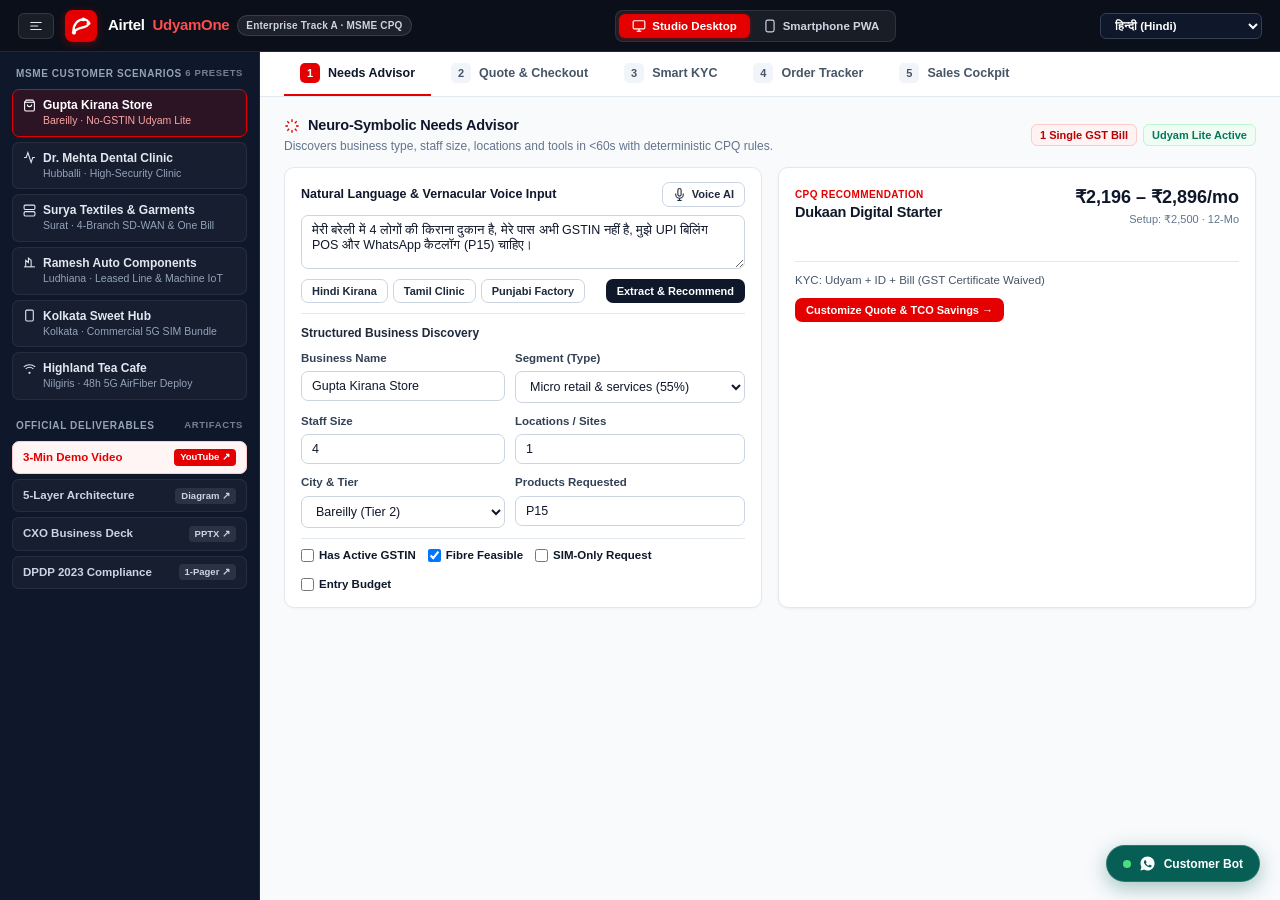
==== commit a788724b: "Update submission deck to Airtel-Sync-2026.pptx, embed demo video, and clean deliverables" ====
--- a/static/index.html
+++ b/static/index.html
@@ -142,13 +142,17 @@
             <span style="font-size:9.5px; opacity:0.75;">Artifacts</span>
           </div>
           <div class="deliverables-dock">
+            <a href="https://youtu.be/MCzPj-iCthQ" target="_blank" class="deliv-btn" style="background:#fff5f5; border-color:#fecaca;">
+              <span style="color:#e40000; font-weight:700;">3-Min Demo Video</span>
+              <span class="deliv-tag" style="background:#e40000; color:#fff;">YouTube ↗</span>
+            </a>
             <a href="/deliverables/Architecture_Diagram.html" target="_blank" class="deliv-btn">
               <span>5-Layer Architecture</span>
               <span class="deliv-tag">Diagram ↗</span>
             </a>
-            <a href="/deliverables/Business_Case_Deck.html" target="_blank" class="deliv-btn">
+            <a href="/deliverables/Airtel-Sync-2026.pptx" target="_blank" class="deliv-btn">
               <span>CXO Business Deck</span>
-              <span class="deliv-tag">10 Slides ↗</span>
+              <span class="deliv-tag">PPTX ↗</span>
             </a>
             <a href="/deliverables/Privacy_and_Security_Note.html" target="_blank" class="deliv-btn">
               <span>DPDP 2023 Compliance</span>
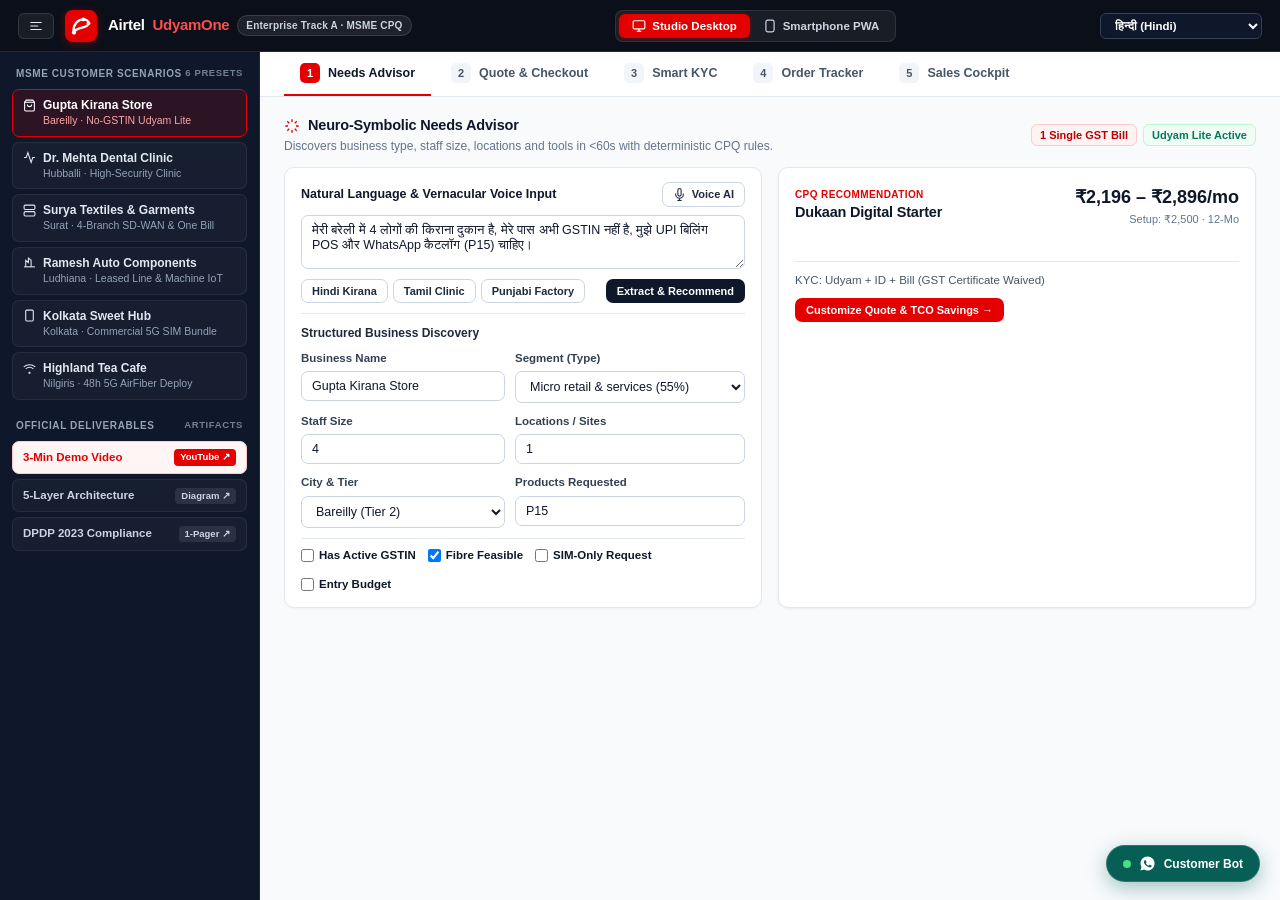
==== commit 9fb6aebb: "Remove CXO Business Deck button from left command panel" ====
--- a/static/index.html
+++ b/static/index.html
@@ -149,10 +149,6 @@
             <a href="/deliverables/Architecture_Diagram.html" target="_blank" class="deliv-btn">
               <span>5-Layer Architecture</span>
               <span class="deliv-tag">Diagram ↗</span>
-            </a>
-            <a href="/deliverables/Airtel-Sync-2026.pptx" target="_blank" class="deliv-btn">
-              <span>CXO Business Deck</span>
-              <span class="deliv-tag">PPTX ↗</span>
             </a>
             <a href="/deliverables/Privacy_and_Security_Note.html" target="_blank" class="deliv-btn">
               <span>DPDP 2023 Compliance</span>
